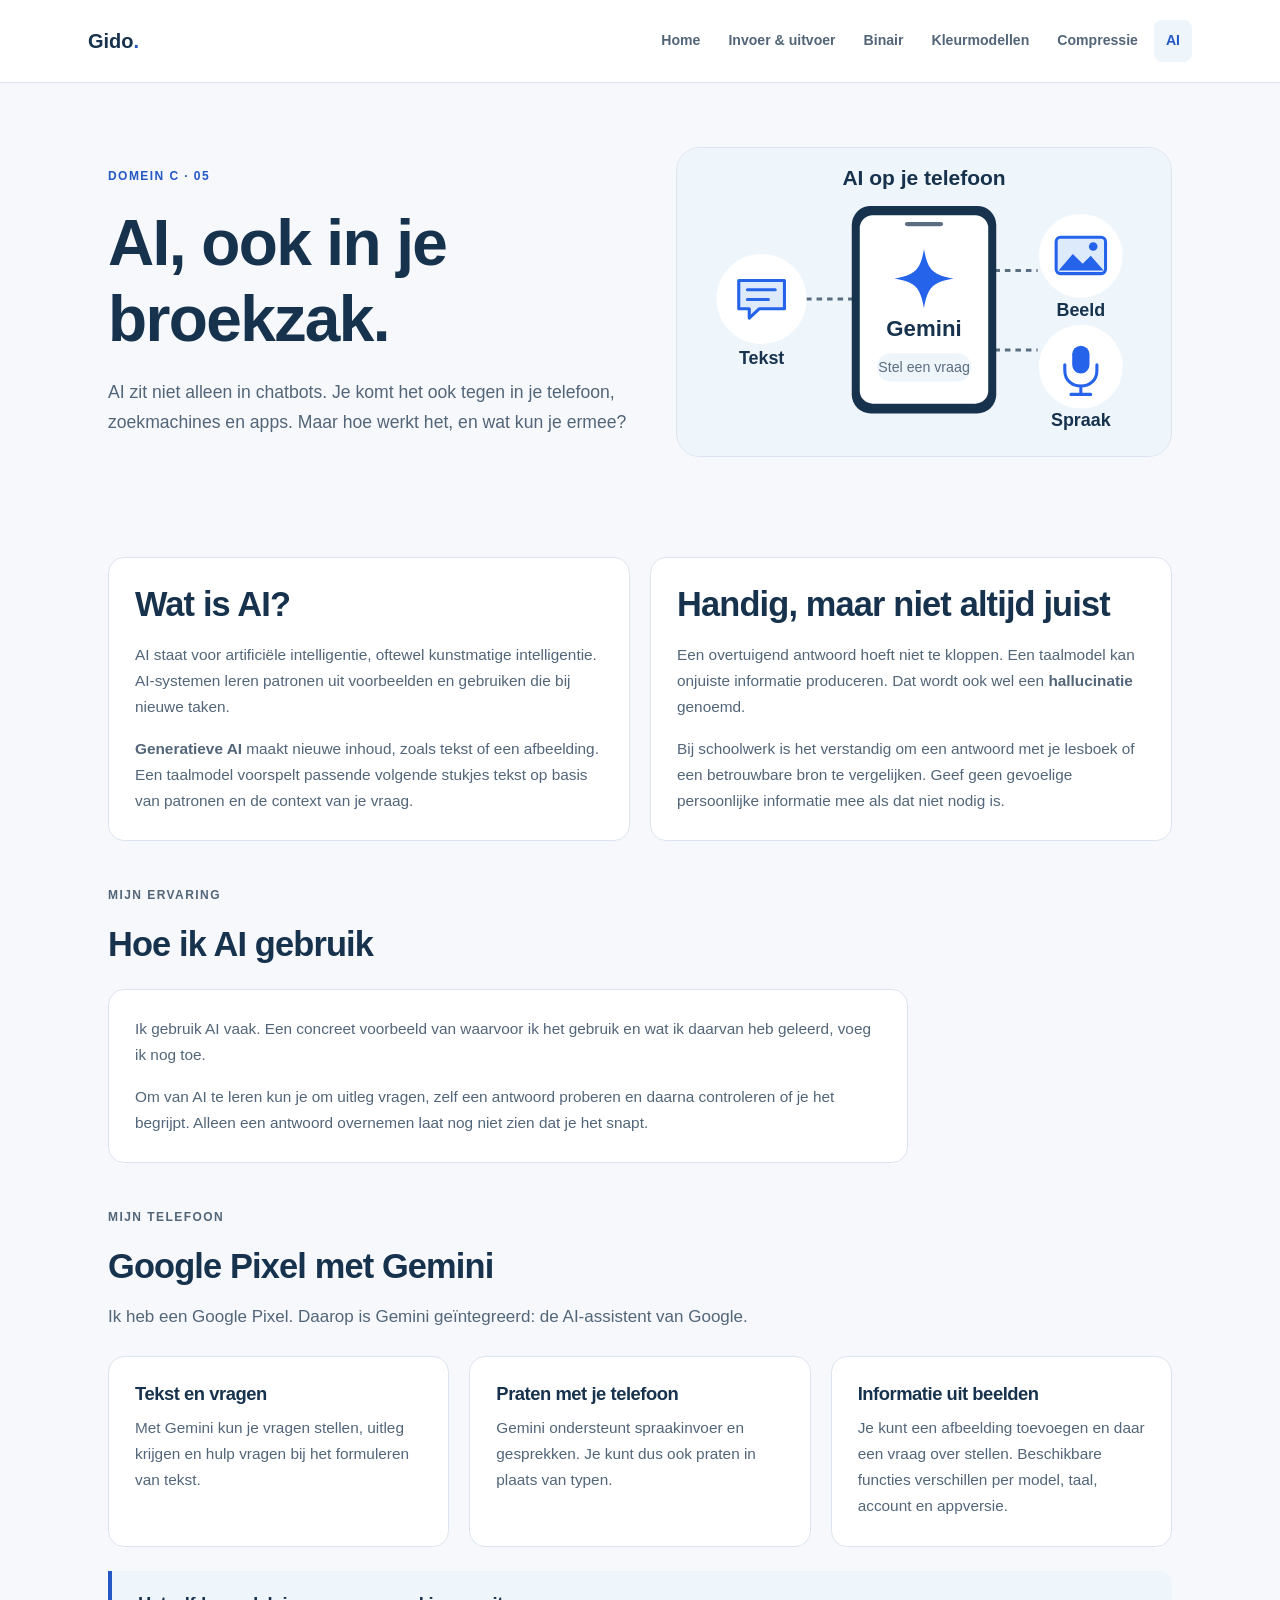
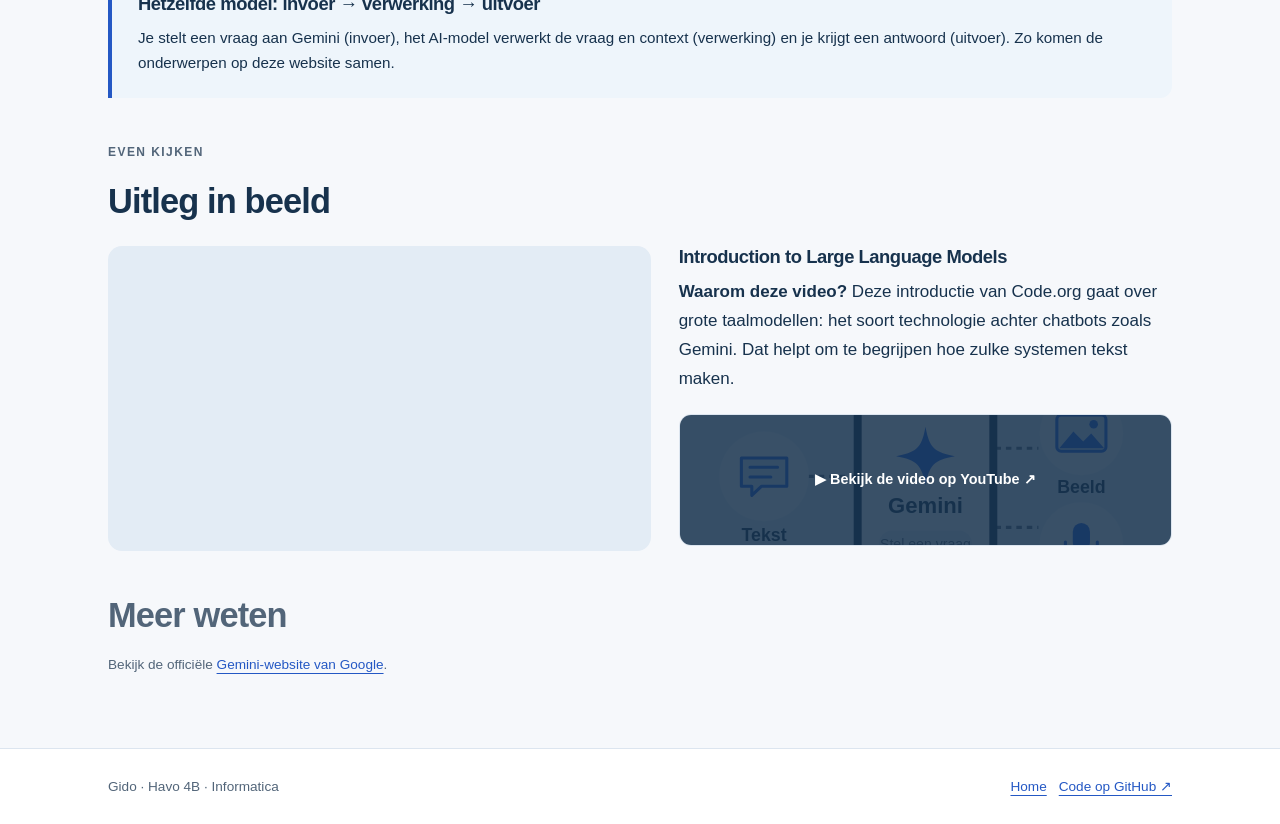
==== ai.html @ 4e1d4c43 "Maak informaticawebsite en inleverdocumenten voor Havo 4" ====
<!DOCTYPE html>
<!-- HTML beschrijft de inhoud. lang="nl" geeft aan dat de tekst Nederlands is. -->
<html lang="nl">
<head>
  <meta charset="UTF-8">
  <!-- Hierdoor gebruikt een telefoon zijn echte schermbreedte voor de opmaak. -->
  <meta name="viewport" content="width=device-width, initial-scale=1.0">
  <meta name="description" content="Wat is AI? Lees over taalmodellen, leren met AI en Gemini op een Google Pixel.">
  <title>AI en mijn Google Pixel | Gido</title>
  <!-- Alle pagina's gebruiken dezelfde CSS voor kleuren, lettertypes en afstanden. -->
  <link rel="stylesheet" href="stylesheet.css">

</head>
<body>
  <a class="skip-link" href="#inhoud">Direct naar de inhoud</a>
  <header class="site-header">
    <div class="header-inner">
      <a class="brand" href="index.html">Gido<span>.</span></a>
      <!-- Elke link in het menu opent een ander HTML-bestand. aria-current markeert de huidige pagina. -->
      <nav class="site-nav" aria-label="Hoofdmenu">
      <a href="index.html">Home</a>
      <a href="invoer.html">Invoer &amp; uitvoer</a>
      <a href="binair.html">Binair</a>
      <a href="kleurmodellen.html">Kleurmodellen</a>
      <a href="compressie.html">Compressie</a>
      <a href="ai.html" aria-current="page">AI</a>
      </nav>
    </div>
  </header>
  <main id="inhoud">
<section class="hero">
  <div><p class="eyebrow">Domein C · 05</p><h1>AI, ook in je broekzak.</h1><p class="intro">AI zit niet alleen in chatbots. Je komt het ook tegen in je telefoon, zoekmachines en apps. Maar hoe werkt het, en wat kun je ermee?</p></div>
  <!-- src wijst naar een eigen SVG. alt beschrijft de afbeelding als je hem niet kunt zien. -->
  <figure><img src="assets/ai.svg" alt="Een telefoon met Gemini en verbindingen naar tekst, afbeeldingen en spraak." width="800" height="500"></figure>
</section><section class="section"><div class="grid two"><article class="card"><h2>Wat is AI?</h2><p>AI staat voor artificiële intelligentie, oftewel kunstmatige intelligentie. AI-systemen leren patronen uit voorbeelden en gebruiken die bij nieuwe taken.</p><p><strong>Generatieve AI</strong> maakt nieuwe inhoud, zoals tekst of een afbeelding. Een taalmodel voorspelt passende volgende stukjes tekst op basis van patronen en de context van je vraag.</p></article><article class="card"><h2>Handig, maar niet altijd juist</h2><p>Een overtuigend antwoord hoeft niet te kloppen. Een taalmodel kan onjuiste informatie produceren. Dat wordt ook wel een <strong>hallucinatie</strong> genoemd.</p><p>Bij schoolwerk is het verstandig om een antwoord met je lesboek of een betrouwbare bron te vergelijken. Geef geen gevoelige persoonlijke informatie mee als dat niet nodig is.</p></article></div></section>
<section class="section"><div class="section-heading"><p class="eyebrow">Mijn ervaring</p><h2>Hoe ik AI gebruik</h2></div><div class="card reading"><p>Ik gebruik AI vaak. Een concreet voorbeeld van waarvoor ik het gebruik en wat ik daarvan heb geleerd, voeg ik nog toe.</p><p>Om van AI te leren kun je om uitleg vragen, zelf een antwoord proberen en daarna controleren of je het begrijpt. Alleen een antwoord overnemen laat nog niet zien dat je het snapt.</p></div></section>
<section class="section"><div class="section-heading"><p class="eyebrow">Mijn telefoon</p><h2>Google Pixel met Gemini</h2><p>Ik heb een Google Pixel. Daarop is Gemini geïntegreerd: de AI-assistent van Google.</p></div><div class="grid">
  <article class="card"><h3>Tekst en vragen</h3><p>Met Gemini kun je vragen stellen, uitleg krijgen en hulp vragen bij het formuleren van tekst.</p></article>
  <article class="card"><h3>Praten met je telefoon</h3><p>Gemini ondersteunt spraakinvoer en gesprekken. Je kunt dus ook praten in plaats van typen.</p></article>
  <article class="card"><h3>Informatie uit beelden</h3><p>Je kunt een afbeelding toevoegen en daar een vraag over stellen. Beschikbare functies verschillen per model, taal, account en appversie.</p></article>
</div><div class="note"><h3>Hetzelfde model: invoer → verwerking → uitvoer</h3><p>Je stelt een vraag aan Gemini (invoer), het AI-model verwerkt de vraag en context (verwerking) en je krijgt een antwoord (uitvoer). Zo komen de onderwerpen op deze website samen.</p></div></section><section class="section" aria-labelledby="video-title">
  <div class="section-heading"><p class="eyebrow">Even kijken</p><h2 id="video-title">Uitleg in beeld</h2></div>
  <div class="video-grid">
    <!-- Een iframe toont de YouTube-video op deze pagina. loading="lazy" laadt hem pas wanneer hij in beeld komt. -->
    <iframe class="video-frame" src="https://www.youtube-nocookie.com/embed/6NDEoJ4gWtM" title="Introduction to Large Language Models" loading="lazy" allow="accelerometer; autoplay; clipboard-write; encrypted-media; gyroscope; picture-in-picture; web-share" allowfullscreen referrerpolicy="strict-origin-when-cross-origin"></iframe>
    <div><h3>Introduction to Large Language Models</h3><p><strong>Waarom deze video?</strong> Deze introductie van Code.org gaat over grote taalmodellen: het soort technologie achter chatbots zoals Gemini. Dat helpt om te begrijpen hoe zulke systemen tekst maken.</p>
      <!-- Ook de afbeelding is een link naar de video: handig als de speler niet werkt. -->
      <a class="video-poster" href="https://www.youtube.com/watch?v=6NDEoJ4gWtM" target="_blank" rel="noopener noreferrer"><img src="assets/ai.svg" alt="Illustratie bij het onderwerp"><span>▶ Bekijk de video op YouTube ↗</span></a>
    </div>
  </div>
</section><section class="section source-list"><h2>Meer weten</h2><p>Bekijk de officiële <a href="https://gemini.google.com/" target="_blank" rel="noopener noreferrer">Gemini-website van Google</a>.</p></section>
  </main>
  <!-- De footer is de voettekst onderaan elke pagina. -->
  <footer class="site-footer"><div class="footer-inner"><span>Gido · Havo 4B · Informatica</span><span><a href="index.html">Home</a><a href="https://github.com/gidosluiter/gidosluiter.github.io" target="_blank" rel="noopener noreferrer">Code op GitHub ↗</a></span></div></footer>
</body>
</html>
---- stylesheet.css ----
/* Eén stylesheet geeft alle pagina's dezelfde rustige opmaak. */
:root {
  --achtergrond: #f6f8fb;
  --wit: #ffffff;
  /* Hex #17324d is rgb(23, 50, 77): de donkerblauwe tekstkleur. */
  --tekst: #17324d;
  --zacht: #526579;
  --blauw: #2458c4;
  --lichtblauw: #eef5fb;
  --lijn: #dce5ef;
}
* { box-sizing: border-box; }
html { scroll-behavior: smooth; }
body { margin: 0; background: var(--achtergrond); color: var(--tekst); font: 17px/1.7 Arial, sans-serif; }
a { color: var(--blauw); text-underline-offset: 4px; }
a:hover { text-decoration-thickness: 2px; }
a:focus-visible, button:focus-visible, input:focus-visible { outline: 3px solid #9a5700; outline-offset: 5px; }
/* width vult het beschikbare blok; height: auto bewaart de beeldverhouding. */
img { display: block; width: 100%; height: auto; }
h1, h2, h3 { line-height: 1.2; letter-spacing: -0.025em; }
h1 { font-size: clamp(2.4rem, 5vw, 4rem); margin: 0 0 20px; }
h2 { font-size: clamp(1.6rem, 3vw, 2.15rem); margin: 0 0 16px; }
h3 { font-size: 1.15rem; margin: 0 0 10px; }
p { margin: 0 0 16px; }
p:last-child { margin-bottom: 0; }
ul { padding-left: 22px; }
code { background: #e9eff7; padding: 3px 6px; border-radius: 5px; font-size: 0.9em; }
/* Het menu staat bovenaan. Op kleine schermen lopen links door op een nieuwe regel. */
.site-header { background: var(--wit); border-bottom: 1px solid var(--lijn); }
.header-inner { max-width: 1160px; margin: auto; padding: 20px 28px; display: flex; align-items: center; justify-content: space-between; gap: 20px; }
.brand { font-weight: 800; font-size: 1.25rem; color: var(--tekst); text-decoration: none; white-space: nowrap; }
.brand span { color: var(--blauw); }
.site-nav { display: flex; flex-wrap: wrap; gap: 4px; }
.site-nav a { color: var(--zacht); text-decoration: none; font-size: 0.88rem; font-weight: 700; padding: 9px 12px; border-radius: 8px; }
.site-nav a:hover, .site-nav a[aria-current="page"] { color: var(--blauw); background: var(--lichtblauw); }
.skip-link { position: absolute; top: -100px; left: 20px; padding: 10px; background: white; z-index: 10; }
.skip-link:focus { top: 10px; }
/* Een vaste maximale breedte en ruime afstanden houden de teksten leesbaar. */
main { max-width: 1120px; margin: auto; padding: 0 28px 72px; }
.hero { display: grid; grid-template-columns: 1.05fr 1fr; align-items: center; gap: 48px; padding: 64px 0 56px; }
.eyebrow { color: var(--blauw); font-size: 0.75rem; font-weight: 800; letter-spacing: 0.12em; text-transform: uppercase; margin-bottom: 18px; }
.intro { color: var(--zacht); font-size: 1.1rem; max-width: 550px; }
.hero figure { margin: 0; }
.hero img { border-radius: 24px; border: 1px solid var(--lijn); }
figcaption { font-size: 0.8rem; color: var(--zacht); margin-top: 10px; }
.button { display: inline-block; background: var(--blauw); color: white; border: 1px solid var(--blauw); padding: 11px 20px; border-radius: 10px; text-decoration: none; font-weight: 700; font-size: 0.95rem; }
.button:hover { background: #173e91; text-decoration: none; }
.button.secondary { background: white; color: var(--blauw); }
.button-row { display: flex; gap: 12px; flex-wrap: wrap; margin-top: 24px; }
.section { margin-top: 44px; }
.section-heading { max-width: 700px; margin-bottom: 24px; }
.section-heading p { color: var(--zacht); }
.grid { display: grid; grid-template-columns: repeat(3, minmax(0, 1fr)); gap: 20px; }
.grid.two { grid-template-columns: repeat(2, minmax(0, 1fr)); }
/* Een punt selecteert een class: .card geldt voor alle elementen met class="card". */
.card { background: var(--wit); border: 1px solid var(--lijn); border-radius: 16px; padding: 26px; }
.card p { color: var(--zacht); font-size: 0.96rem; }
.card-number { display: block; color: var(--blauw); font-size: 0.8rem; font-weight: 700; margin-bottom: 18px; }
.topic-card { display: flex; flex-direction: column; }
.topic-card > a { margin-top: auto; padding-top: 18px; font-weight: 700; font-size: 0.9rem; }
.note { background: var(--lichtblauw); border-left: 4px solid var(--blauw); padding: 22px 26px; border-radius: 0 12px 12px 0; margin-top: 24px; }
.note p { font-size: 0.95rem; }
.reading { max-width: 800px; }
/* De tabel mag horizontaal schuiven zonder de rest van de pagina breder te maken. */
.table-wrap { overflow-x: auto; border: 1px solid var(--lijn); border-radius: 12px; background: white; }
table { width: 100%; border-collapse: collapse; font-size: 0.94rem; }
th, td { text-align: left; padding: 15px 18px; border-bottom: 1px solid var(--lijn); }
th { background: var(--lichtblauw); }
tr:last-child td { border-bottom: 0; }
.demo { background: var(--wit); border: 1px solid var(--lijn); border-radius: 18px; padding: 30px; }
.bits { display: grid; grid-template-columns: repeat(8, minmax(0, 1fr)); gap: 10px; max-width: 640px; margin: 24px 0; }
.bit-cell { text-align: center; }
.bit-cell small { color: var(--zacht); display: block; margin-bottom: 8px; }
.bit-button { width: 100%; border: 1px solid #bdcddd; background: var(--lichtblauw); color: var(--tekst); font-size: 1.5rem; font-weight: 700; padding: 12px 0; border-radius: 8px; cursor: pointer; }
.bit-button[aria-pressed="true"] { color: white; background: var(--blauw); border-color: var(--blauw); }
.result { font-size: 1.1rem; }
.result strong { color: var(--blauw); font-size: 1.6rem; }
.color-demo { display: grid; grid-template-columns: 1fr 1fr; gap: 32px; }
.slider-row { display: grid; grid-template-columns: 60px 1fr 36px; gap: 12px; align-items: center; margin: 16px 0; }
input[type="range"] { width: 100%; accent-color: var(--blauw); }
.color-preview { min-height: 145px; border-radius: 12px; border: 1px solid #899aac; margin-bottom: 16px; background: #2563eb; }
/* Het videovak blijft in verhouding, ook op een telefoon. */
.video-grid { display: grid; grid-template-columns: 1.1fr 1fr; gap: 28px; align-items: start; }
.video-frame { width: 100%; aspect-ratio: 16 / 9; border: 0; border-radius: 14px; background: #e3ecf5; }
.video-poster { display: block; position: relative; border-radius: 12px; overflow: hidden; margin-top: 20px; border: 1px solid var(--lijn); }
.video-poster img { max-height: 130px; object-fit: cover; }
.video-poster span { position: absolute; inset: 0; display: grid; place-items: center; background: #17324dd9; color: white; font-size: 0.9rem; font-weight: 700; }
.source-list { font-size: 0.85rem; color: var(--zacht); }
.site-footer { background: white; border-top: 1px solid var(--lijn); }
.footer-inner { max-width: 1120px; margin: auto; padding: 26px 28px; display: flex; justify-content: space-between; gap: 16px; flex-wrap: wrap; color: var(--zacht); font-size: 0.85rem; }
.footer-inner a { margin-left: 12px; }
/* Media queries zetten kolommen onder elkaar op tablets en telefoons. */
@media (max-width: 900px) {
  .header-inner { flex-direction: column; align-items: flex-start; gap: 12px; }
  .hero { gap: 28px; }
  .grid { grid-template-columns: repeat(2, minmax(0, 1fr)); }
}
@media (max-width: 620px) {
  body { font-size: 16px; }
  .header-inner { padding: 18px 20px; }
  .site-nav a { padding: 8px 9px; font-size: 0.82rem; }
  main { padding: 0 20px 48px; }
  .hero { grid-template-columns: 1fr; padding: 38px 0 22px; gap: 26px; }
  .hero figure { max-width: 460px; }
  .grid, .grid.two, .video-grid, .color-demo { grid-template-columns: 1fr; }
  .section { margin-top: 34px; }
  .card, .demo { padding: 22px; }
  .bits { gap: 5px; }
  .bit-cell small { font-size: 0.7rem; }
  .bit-button { font-size: 1.25rem; padding: 10px 0; }
  .footer-inner { padding: 22px 20px; }
}
@media (prefers-reduced-motion: reduce) { html { scroll-behavior: auto; } }
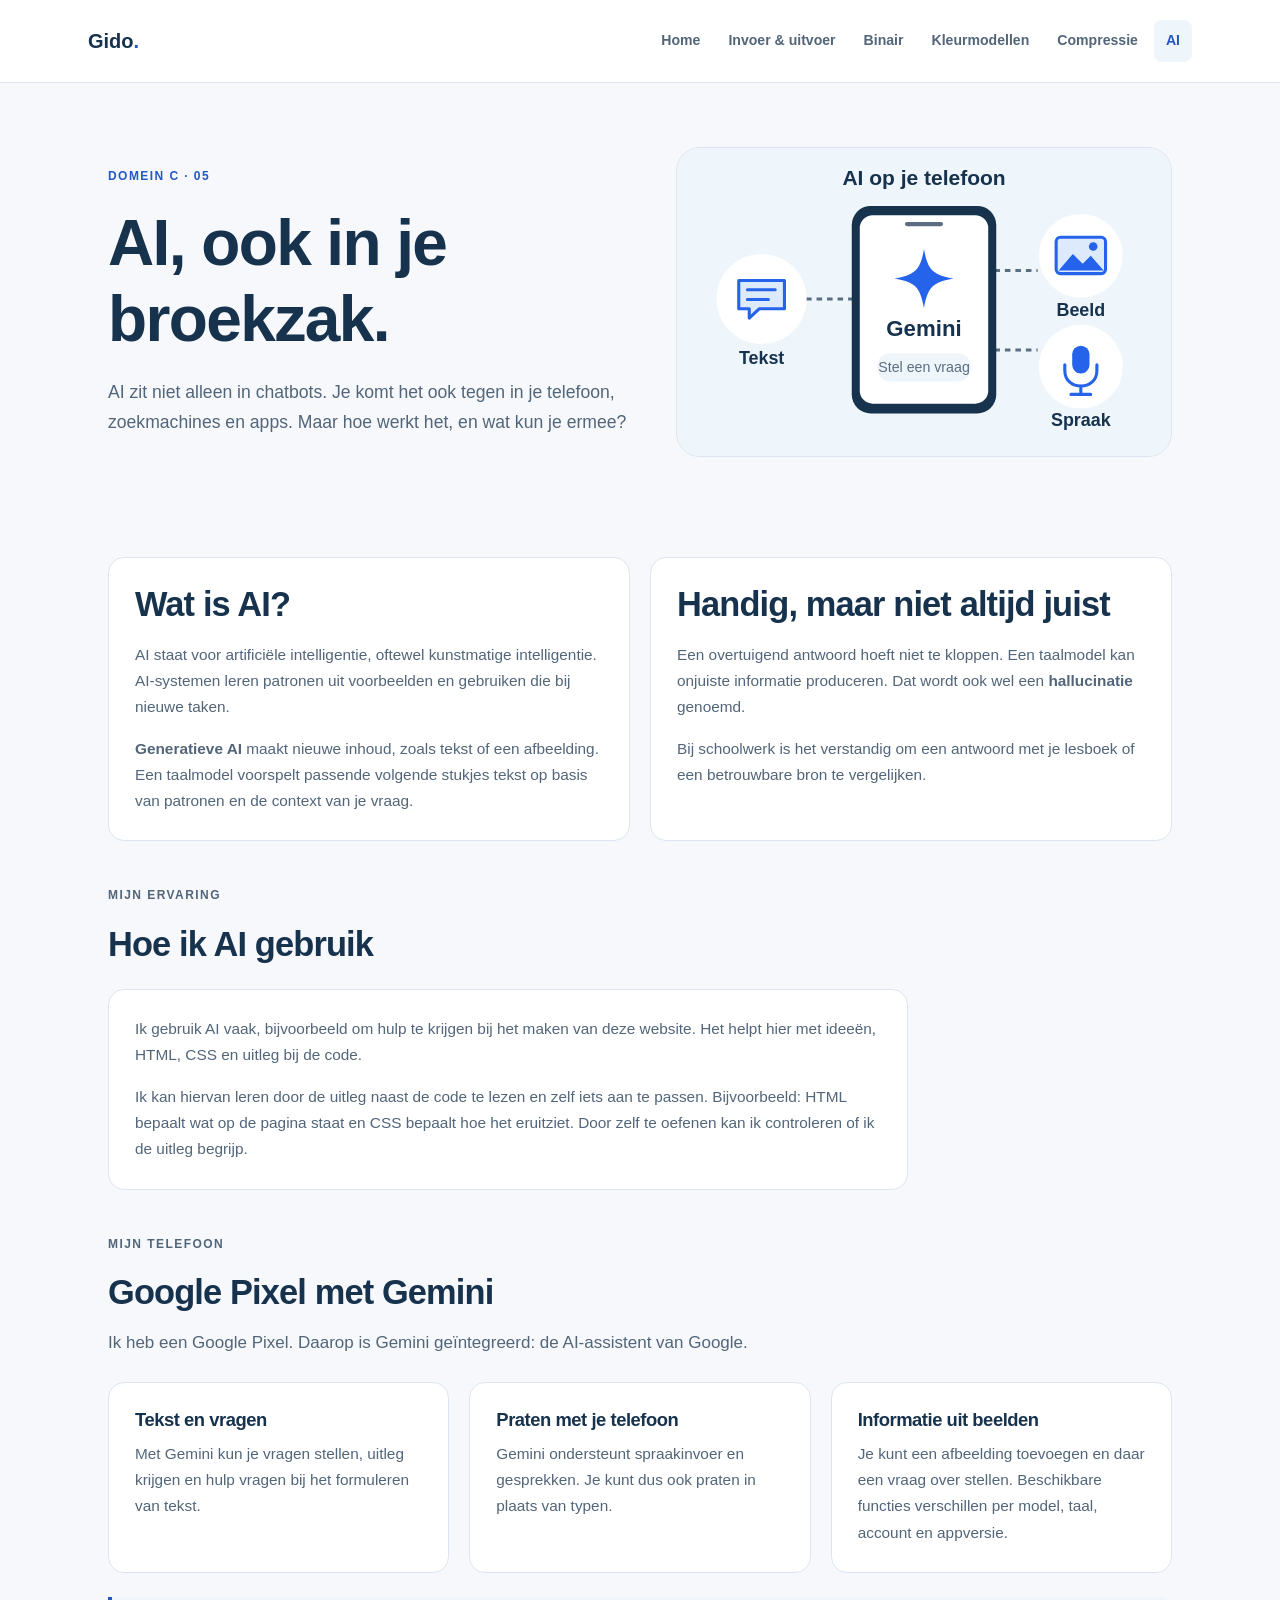
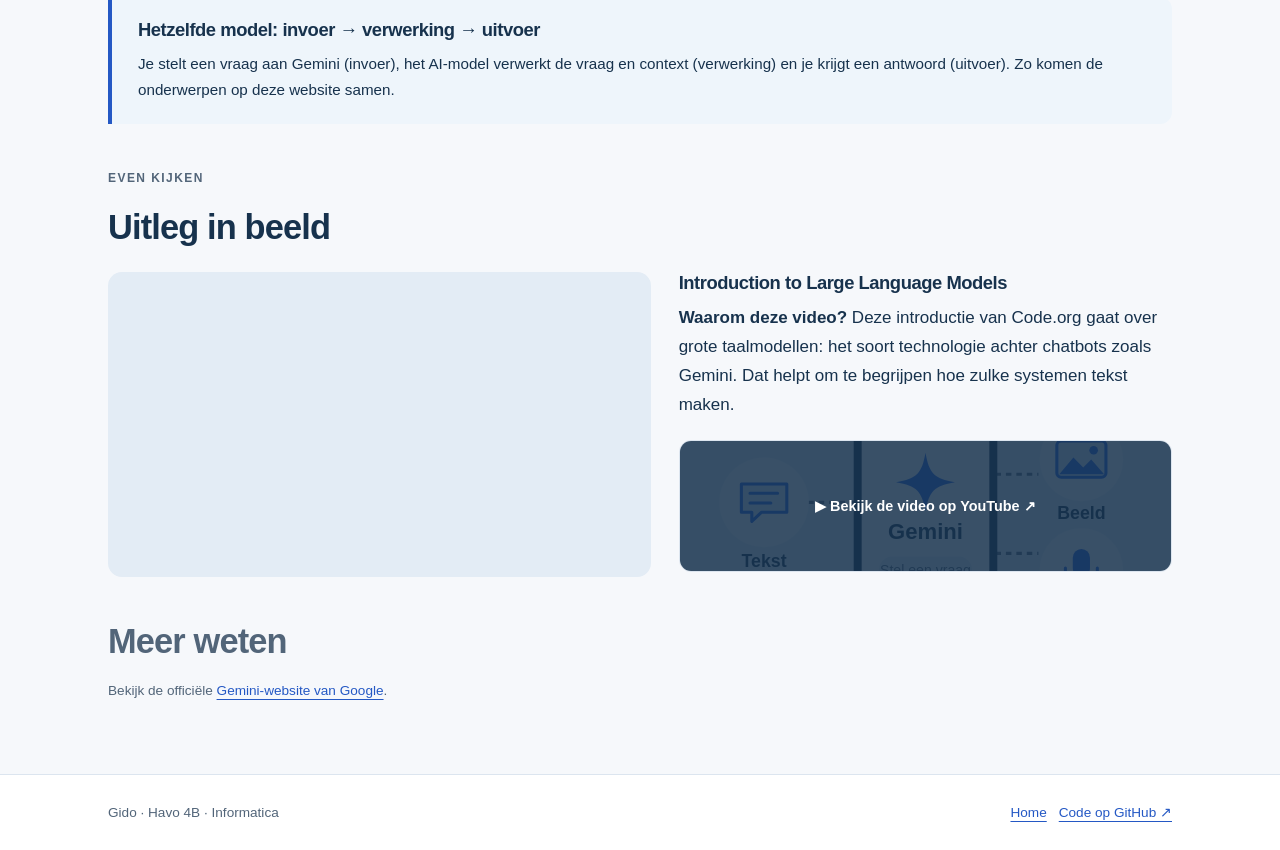
==== commit fe54f0e0: "Beperk de informaticawebsite tot de opdracht" ====
--- a/ai.html
+++ b/ai.html
@@ -32,8 +32,8 @@
   <div><p class="eyebrow">Domein C · 05</p><h1>AI, ook in je broekzak.</h1><p class="intro">AI zit niet alleen in chatbots. Je komt het ook tegen in je telefoon, zoekmachines en apps. Maar hoe werkt het, en wat kun je ermee?</p></div>
   <!-- src wijst naar een eigen SVG. alt beschrijft de afbeelding als je hem niet kunt zien. -->
   <figure><img src="assets/ai.svg" alt="Een telefoon met Gemini en verbindingen naar tekst, afbeeldingen en spraak." width="800" height="500"></figure>
-</section><section class="section"><div class="grid two"><article class="card"><h2>Wat is AI?</h2><p>AI staat voor artificiële intelligentie, oftewel kunstmatige intelligentie. AI-systemen leren patronen uit voorbeelden en gebruiken die bij nieuwe taken.</p><p><strong>Generatieve AI</strong> maakt nieuwe inhoud, zoals tekst of een afbeelding. Een taalmodel voorspelt passende volgende stukjes tekst op basis van patronen en de context van je vraag.</p></article><article class="card"><h2>Handig, maar niet altijd juist</h2><p>Een overtuigend antwoord hoeft niet te kloppen. Een taalmodel kan onjuiste informatie produceren. Dat wordt ook wel een <strong>hallucinatie</strong> genoemd.</p><p>Bij schoolwerk is het verstandig om een antwoord met je lesboek of een betrouwbare bron te vergelijken. Geef geen gevoelige persoonlijke informatie mee als dat niet nodig is.</p></article></div></section>
-<section class="section"><div class="section-heading"><p class="eyebrow">Mijn ervaring</p><h2>Hoe ik AI gebruik</h2></div><div class="card reading"><p>Ik gebruik AI vaak. Een concreet voorbeeld van waarvoor ik het gebruik en wat ik daarvan heb geleerd, voeg ik nog toe.</p><p>Om van AI te leren kun je om uitleg vragen, zelf een antwoord proberen en daarna controleren of je het begrijpt. Alleen een antwoord overnemen laat nog niet zien dat je het snapt.</p></div></section>
+</section><section class="section"><div class="grid two"><article class="card"><h2>Wat is AI?</h2><p>AI staat voor artificiële intelligentie, oftewel kunstmatige intelligentie. AI-systemen leren patronen uit voorbeelden en gebruiken die bij nieuwe taken.</p><p><strong>Generatieve AI</strong> maakt nieuwe inhoud, zoals tekst of een afbeelding. Een taalmodel voorspelt passende volgende stukjes tekst op basis van patronen en de context van je vraag.</p></article><article class="card"><h2>Handig, maar niet altijd juist</h2><p>Een overtuigend antwoord hoeft niet te kloppen. Een taalmodel kan onjuiste informatie produceren. Dat wordt ook wel een <strong>hallucinatie</strong> genoemd.</p><p>Bij schoolwerk is het verstandig om een antwoord met je lesboek of een betrouwbare bron te vergelijken.</p></article></div></section>
+<section class="section"><div class="section-heading"><p class="eyebrow">Mijn ervaring</p><h2>Hoe ik AI gebruik</h2></div><div class="card reading"><p>Ik gebruik AI vaak, bijvoorbeeld om hulp te krijgen bij het maken van deze website. Het helpt hier met ideeën, HTML, CSS en uitleg bij de code.</p><p>Ik kan hiervan leren door de uitleg naast de code te lezen en zelf iets aan te passen. Bijvoorbeeld: HTML bepaalt wat op de pagina staat en CSS bepaalt hoe het eruitziet. Door zelf te oefenen kan ik controleren of ik de uitleg begrijp.</p></div></section>
 <section class="section"><div class="section-heading"><p class="eyebrow">Mijn telefoon</p><h2>Google Pixel met Gemini</h2><p>Ik heb een Google Pixel. Daarop is Gemini geïntegreerd: de AI-assistent van Google.</p></div><div class="grid">
   <article class="card"><h3>Tekst en vragen</h3><p>Met Gemini kun je vragen stellen, uitleg krijgen en hulp vragen bij het formuleren van tekst.</p></article>
   <article class="card"><h3>Praten met je telefoon</h3><p>Gemini ondersteunt spraakinvoer en gesprekken. Je kunt dus ook praten in plaats van typen.</p></article>
--- a/stylesheet.css
+++ b/stylesheet.css
@@ -14,7 +14,7 @@
 body { margin: 0; background: var(--achtergrond); color: var(--tekst); font: 17px/1.7 Arial, sans-serif; }
 a { color: var(--blauw); text-underline-offset: 4px; }
 a:hover { text-decoration-thickness: 2px; }
-a:focus-visible, button:focus-visible, input:focus-visible { outline: 3px solid #9a5700; outline-offset: 5px; }
+a:focus-visible { outline: 3px solid #9a5700; outline-offset: 5px; }
 /* width vult het beschikbare blok; height: auto bewaart de beeldverhouding. */
 img { display: block; width: 100%; height: auto; }
 h1, h2, h3 { line-height: 1.2; letter-spacing: -0.025em; }
@@ -67,18 +67,6 @@
 th, td { text-align: left; padding: 15px 18px; border-bottom: 1px solid var(--lijn); }
 th { background: var(--lichtblauw); }
 tr:last-child td { border-bottom: 0; }
-.demo { background: var(--wit); border: 1px solid var(--lijn); border-radius: 18px; padding: 30px; }
-.bits { display: grid; grid-template-columns: repeat(8, minmax(0, 1fr)); gap: 10px; max-width: 640px; margin: 24px 0; }
-.bit-cell { text-align: center; }
-.bit-cell small { color: var(--zacht); display: block; margin-bottom: 8px; }
-.bit-button { width: 100%; border: 1px solid #bdcddd; background: var(--lichtblauw); color: var(--tekst); font-size: 1.5rem; font-weight: 700; padding: 12px 0; border-radius: 8px; cursor: pointer; }
-.bit-button[aria-pressed="true"] { color: white; background: var(--blauw); border-color: var(--blauw); }
-.result { font-size: 1.1rem; }
-.result strong { color: var(--blauw); font-size: 1.6rem; }
-.color-demo { display: grid; grid-template-columns: 1fr 1fr; gap: 32px; }
-.slider-row { display: grid; grid-template-columns: 60px 1fr 36px; gap: 12px; align-items: center; margin: 16px 0; }
-input[type="range"] { width: 100%; accent-color: var(--blauw); }
-.color-preview { min-height: 145px; border-radius: 12px; border: 1px solid #899aac; margin-bottom: 16px; background: #2563eb; }
 /* Het videovak blijft in verhouding, ook op een telefoon. */
 .video-grid { display: grid; grid-template-columns: 1.1fr 1fr; gap: 28px; align-items: start; }
 .video-frame { width: 100%; aspect-ratio: 16 / 9; border: 0; border-radius: 14px; background: #e3ecf5; }
@@ -102,12 +90,9 @@
   main { padding: 0 20px 48px; }
   .hero { grid-template-columns: 1fr; padding: 38px 0 22px; gap: 26px; }
   .hero figure { max-width: 460px; }
-  .grid, .grid.two, .video-grid, .color-demo { grid-template-columns: 1fr; }
+  .grid, .grid.two, .video-grid { grid-template-columns: 1fr; }
   .section { margin-top: 34px; }
-  .card, .demo { padding: 22px; }
-  .bits { gap: 5px; }
-  .bit-cell small { font-size: 0.7rem; }
-  .bit-button { font-size: 1.25rem; padding: 10px 0; }
+  .card { padding: 22px; }
   .footer-inner { padding: 22px 20px; }
 }
 @media (prefers-reduced-motion: reduce) { html { scroll-behavior: auto; } }
